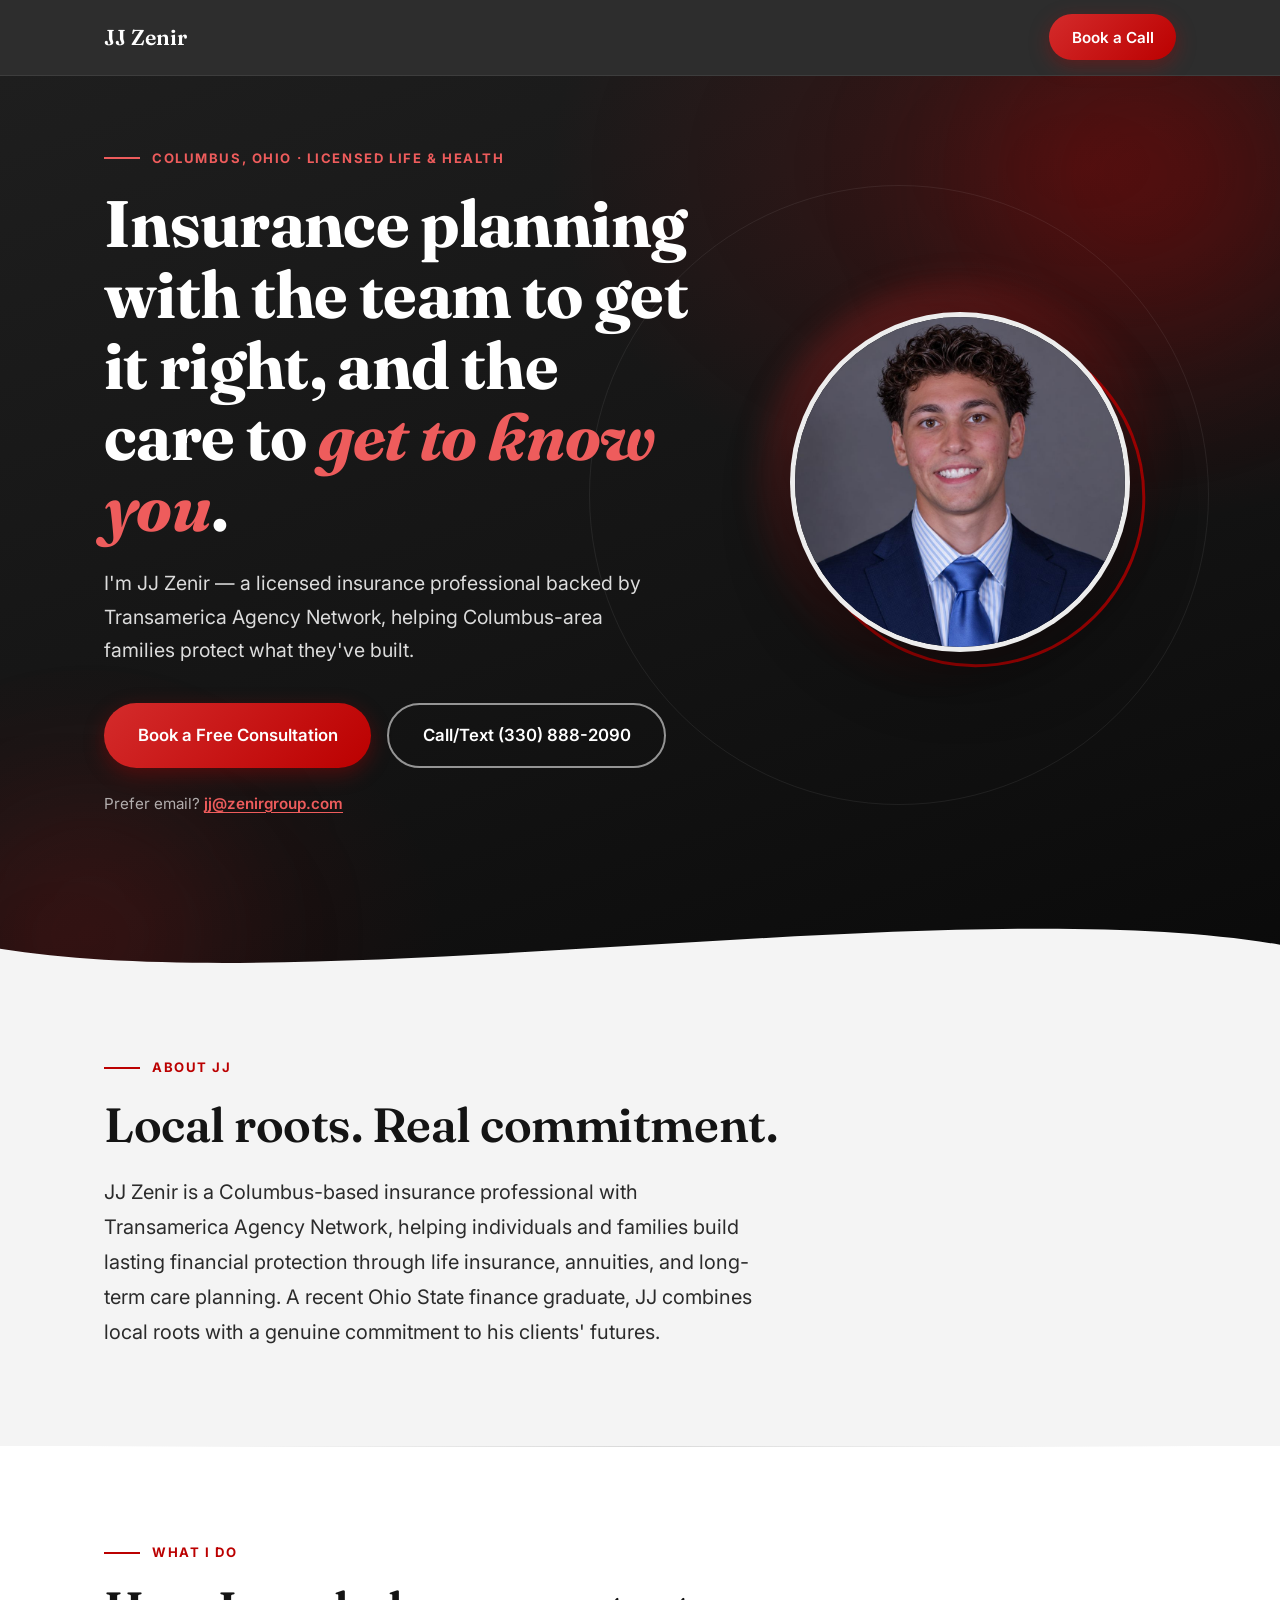
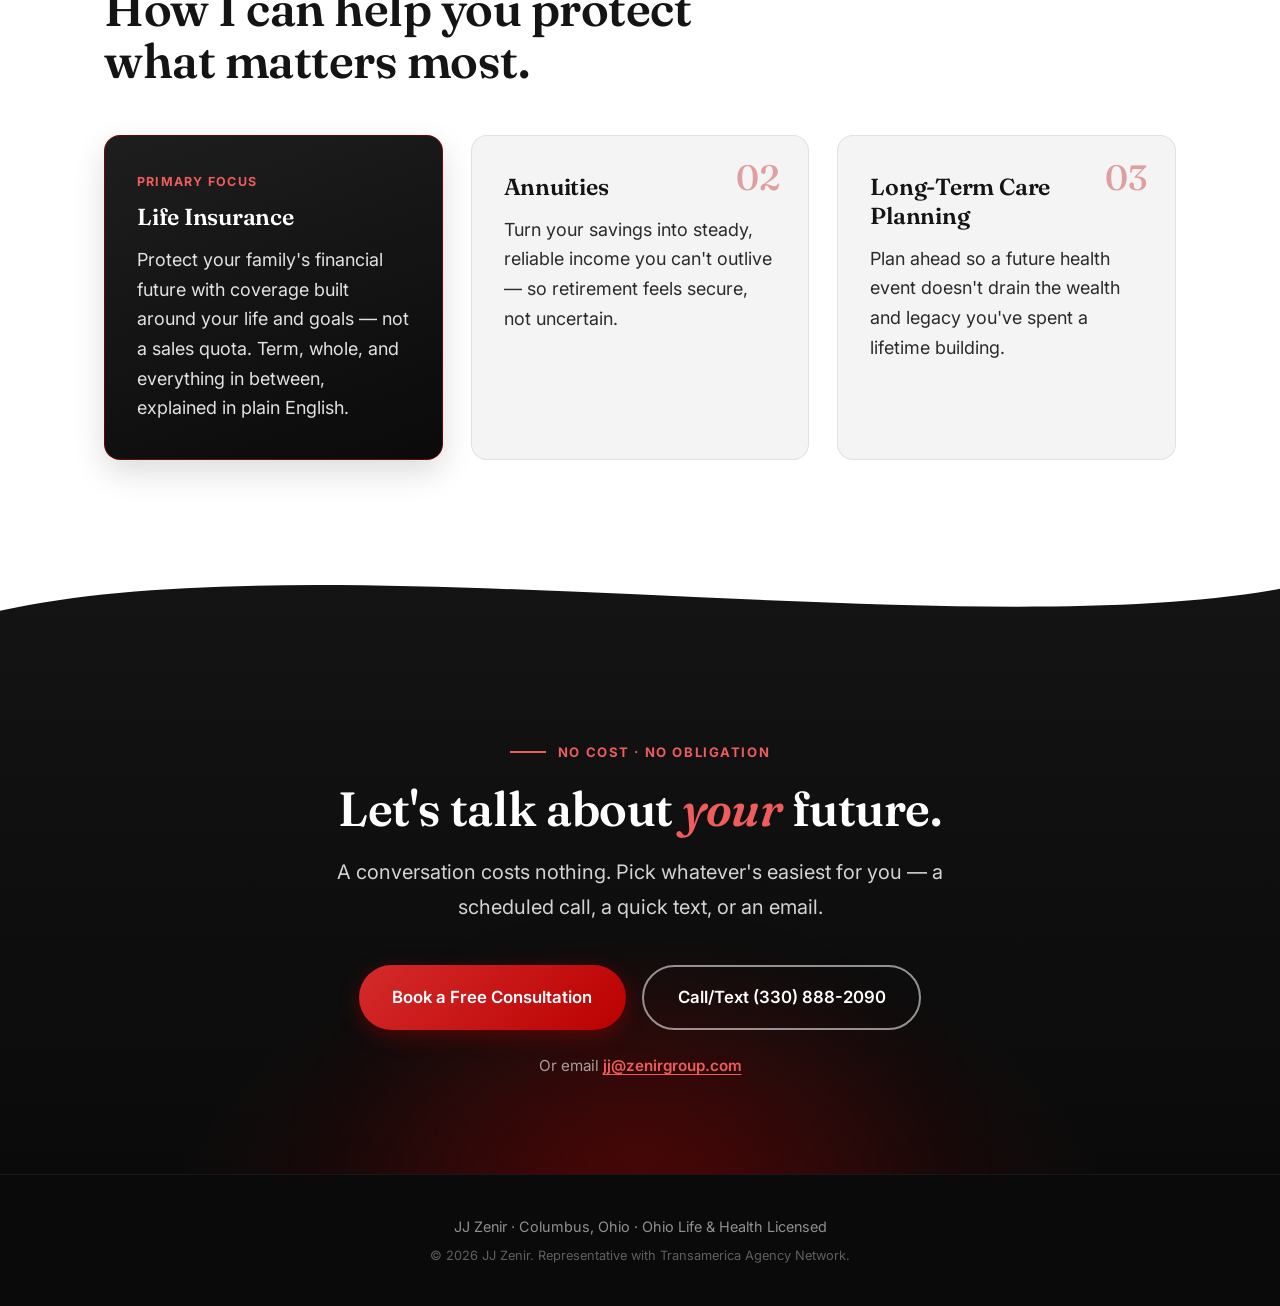
==== index.html @ 2461747c "Add personal landing page with OSU-themed design Single-page, mobile-first site: dark hero with scar" ====
<!DOCTYPE html>
<html lang="en">
<head>
  <meta charset="UTF-8">
  <meta name="viewport" content="width=device-width, initial-scale=1.0">
  <title>JJ Zenir | Life Insurance, Annuities &amp; LTC Planning — Columbus, Ohio</title>
  <meta name="description" content="JJ Zenir is a Columbus, Ohio-based life insurance professional with Transamerica Agency Network, helping families protect their future with life insurance, annuities, and long-term care planning.">

  <link rel="preconnect" href="https://fonts.googleapis.com">
  <link rel="preconnect" href="https://fonts.gstatic.com" crossorigin>
  <link href="https://fonts.googleapis.com/css2?family=Fraunces:ital,opsz,wght@0,9..144,500;0,9..144,600;0,9..144,700;1,9..144,500;1,9..144,600&family=Inter:wght@400;500;600;700&display=swap" rel="stylesheet">

  <link rel="stylesheet" href="styles.css">
</head>
<body>

  <header class="site-header">
    <div class="header-inner">
      <a href="#top" class="wordmark">JJ&nbsp;Zenir</a>
      <a href="https://calendly.com/jj-zenirgroup" class="btn btn-primary btn-header" target="_blank" rel="noopener">Book a Call</a>
    </div>
  </header>

  <main id="top">

    <section class="hero">
      <div class="hero-glow hero-glow-1" aria-hidden="true"></div>
      <div class="hero-glow hero-glow-2" aria-hidden="true"></div>
      <div class="hero-ring" aria-hidden="true"></div>

      <div class="hero-inner">
        <div class="hero-copy" data-stagger>
          <p class="eyebrow reveal"><span class="eyebrow-rule"></span>Columbus, Ohio &middot; Licensed Life &amp; Health</p>
          <h1 class="reveal">Insurance planning with the team to get it right, and the care to <em>get to know you</em>.</h1>
          <p class="hero-sub reveal">I'm JJ Zenir — a licensed insurance professional backed by Transamerica Agency Network, helping Columbus-area families protect what they've built.</p>
          <div class="hero-actions reveal">
            <a href="https://calendly.com/jj-zenirgroup" class="btn btn-primary btn-large" target="_blank" rel="noopener">Book a Free Consultation</a>
            <a href="tel:3308882090" class="btn btn-ghost btn-large">Call/Text (330) 888-2090</a>
          </div>
          <p class="hero-email reveal">Prefer email? <a href="mailto:jj@zenirgroup.com">jj@zenirgroup.com</a></p>
        </div>

        <div class="hero-portrait reveal reveal-right">
          <div class="portrait-stage">
            <span class="portrait-blob" aria-hidden="true"></span>
            <span class="portrait-ring" aria-hidden="true"></span>
            <div class="portrait-frame">
              <img src="assets/images/jj-headshot.jpg" alt="JJ Zenir, insurance professional" width="900" height="884">
            </div>
          </div>
        </div>
      </div>

      <svg class="curve curve-bottom" viewBox="0 0 1440 90" preserveAspectRatio="none" aria-hidden="true">
        <path fill="#F4F4F4" d="M0,52 C360,104 1080,-8 1440,48 L1440,90 L0,90 Z"/>
      </svg>
    </section>

    <section class="about" id="about">
      <div class="section-inner about-inner" data-stagger>
        <p class="eyebrow eyebrow-dark reveal"><span class="eyebrow-rule"></span>About JJ</p>
        <h2 class="reveal">Local roots. Real commitment.</h2>
        <p class="lede reveal">JJ Zenir is a Columbus-based insurance professional with Transamerica Agency Network, helping individuals and families build lasting financial protection through life insurance, annuities, and long-term care planning. A recent Ohio State finance graduate, JJ combines local roots with a genuine commitment to his clients' futures.</p>
      </div>
    </section>

    <section class="services" id="services">
      <div class="section-inner">
        <div class="services-heading" data-stagger>
          <p class="eyebrow eyebrow-dark reveal"><span class="eyebrow-rule"></span>What I Do</p>
          <h2 class="reveal">How I can help you protect<br>what matters most.</h2>
        </div>
        <div class="services-grid" data-stagger>
          <article class="service-card service-featured reveal reveal-pop">
            <p class="service-tag">Primary Focus</p>
            <h3>Life Insurance</h3>
            <p>Protect your family's financial future with coverage built around your life and goals — not a sales quota. Term, whole, and everything in between, explained in plain English.</p>
          </article>
          <article class="service-card reveal reveal-pop">
            <span class="service-num" aria-hidden="true">02</span>
            <h3>Annuities</h3>
            <p>Turn your savings into steady, reliable income you can't outlive — so retirement feels secure, not uncertain.</p>
          </article>
          <article class="service-card reveal reveal-pop">
            <span class="service-num" aria-hidden="true">03</span>
            <h3>Long-Term Care Planning</h3>
            <p>Plan ahead so a future health event doesn't drain the wealth and legacy you've spent a lifetime building.</p>
          </article>
        </div>
      </div>
    </section>

    <section class="cta-closing" id="contact">
      <svg class="curve curve-top" viewBox="0 0 1440 90" preserveAspectRatio="none" aria-hidden="true">
        <path fill="#FFFFFF" d="M0,0 L1440,0 L1440,34 C1080,92 360,-16 0,56 Z"/>
      </svg>
      <div class="cta-glow" aria-hidden="true"></div>
      <div class="section-inner cta-inner" data-stagger>
        <p class="eyebrow reveal"><span class="eyebrow-rule"></span>No Cost &middot; No Obligation</p>
        <h2 class="reveal">Let's talk about <em>your</em> future.</h2>
        <p class="lede reveal">A conversation costs nothing. Pick whatever's easiest for you — a scheduled call, a quick text, or an email.</p>
        <div class="hero-actions cta-actions reveal">
          <a href="https://calendly.com/jj-zenirgroup" class="btn btn-primary btn-large" target="_blank" rel="noopener">Book a Free Consultation</a>
          <a href="tel:3308882090" class="btn btn-ghost btn-large">Call/Text (330) 888-2090</a>
        </div>
        <p class="hero-email reveal">Or email <a href="mailto:jj@zenirgroup.com">jj@zenirgroup.com</a></p>
      </div>
    </section>

  </main>

  <footer class="site-footer">
    <p>JJ Zenir &middot; Columbus, Ohio &middot; Ohio Life &amp; Health Licensed</p>
    <p class="footer-fine">&copy; 2026 JJ Zenir. Representative with Transamerica Agency Network.</p>
  </footer>

  <script src="script.js"></script>
</body>
</html>
---- styles.css ----
/* ---------- Design tokens (Ohio State: scarlet, grey, white, black) ---------- */
:root {
  --black: #141414;
  --black-soft: #1E1E1E;
  --black-deep: #0A0A0A;
  --scarlet: #BB0000;
  --scarlet-dark: #8F0000;
  --scarlet-mid: #D42B2B;
  --scarlet-bright: #EE5C5C; /* small text on dark backgrounds — true scarlet fails contrast there */
  --grey-bg: #F4F4F4;
  --grey-mid: #E6E6E6;
  --charcoal: #2B2B2B;
  --white: #FFFFFF;

  --font-head: "Fraunces", Georgia, serif;
  --font-body: "Inter", -apple-system, BlinkMacSystemFont, "Segoe UI", sans-serif;

  --max-width: 1120px;
  --radius: 16px;
  --shadow: 0 12px 32px rgba(0, 0, 0, 0.14);
  --shadow-lg: 0 24px 64px rgba(0, 0, 0, 0.4);
}

/* ---------- Reset ---------- */
* {
  box-sizing: border-box;
  margin: 0;
  padding: 0;
}

html {
  scroll-behavior: smooth;
}

body {
  font-family: var(--font-body);
  background: var(--grey-bg);
  color: var(--charcoal);
  font-size: 18px;
  line-height: 1.65;
  -webkit-font-smoothing: antialiased;
}

img {
  max-width: 100%;
  display: block;
}

a {
  color: inherit;
}

/* ---------- Typography ---------- */
h1, h2, h3 {
  font-family: var(--font-head);
  color: var(--black);
  line-height: 1.08;
  font-weight: 600;
  letter-spacing: -0.01em;
}

h1 {
  font-size: clamp(2.5rem, 5.5vw, 4.1rem);
  font-weight: 700;
}

h2 {
  font-size: clamp(2rem, 4vw, 3rem);
}

h3 {
  font-size: 1.45rem;
  line-height: 1.25;
}

h1 em, h2 em {
  font-style: italic;
  color: var(--scarlet-bright);
}

.lede {
  font-size: clamp(1.1rem, 1.6vw, 1.25rem);
  max-width: 660px;
  line-height: 1.75;
}

.eyebrow {
  display: flex;
  align-items: center;
  gap: 0.75rem;
  color: var(--scarlet-bright);
  font-weight: 700;
  letter-spacing: 0.12em;
  text-transform: uppercase;
  font-size: 0.82rem;
  margin-bottom: 1.25rem;
}

.eyebrow-rule {
  display: inline-block;
  width: 2.25rem;
  height: 2px;
  background: var(--scarlet-bright);
  flex-shrink: 0;
}

.eyebrow-dark {
  color: var(--scarlet);
}

.eyebrow-dark .eyebrow-rule {
  background: var(--scarlet);
}

/* ---------- Layout helpers ---------- */
.section-inner {
  max-width: var(--max-width);
  margin: 0 auto;
  padding: 6rem 1.5rem;
}

/* ---------- Curved section transitions ---------- */
.curve {
  display: block;
  width: 100%;
  height: clamp(40px, 7vw, 90px);
}

.curve-bottom {
  position: absolute;
  bottom: -1px;
  left: 0;
}

.curve-top {
  position: absolute;
  top: -1px;
  left: 0;
}

/* ---------- Buttons ---------- */
.btn {
  display: inline-flex;
  align-items: center;
  justify-content: center;
  text-decoration: none;
  font-weight: 600;
  border-radius: 999px;
  padding: 0.9rem 1.75rem;
  min-height: 52px;
  transition: transform 0.15s ease, box-shadow 0.15s ease, background 0.15s ease, color 0.15s ease;
  white-space: nowrap;
}

.btn:focus-visible {
  outline: 3px solid var(--scarlet-bright);
  outline-offset: 3px;
}

.btn-primary {
  background: linear-gradient(135deg, var(--scarlet-mid), var(--scarlet));
  color: var(--white);
  box-shadow: 0 6px 20px rgba(187, 0, 0, 0.35);
}

.btn-primary:hover {
  transform: translateY(-2px);
  box-shadow: 0 10px 28px rgba(187, 0, 0, 0.5);
}

.btn-ghost {
  background: transparent;
  color: var(--white);
  border: 2px solid rgba(255, 255, 255, 0.55);
}

.btn-ghost:hover {
  background: rgba(255, 255, 255, 0.12);
  border-color: var(--white);
  transform: translateY(-2px);
}

.btn-large {
  font-size: 1.05rem;
  padding: 1.05rem 2.1rem;
}

.btn-header {
  padding: 0.65rem 1.4rem;
  min-height: 44px;
  font-size: 0.95rem;
}

/* ---------- Header ---------- */
.site-header {
  position: sticky;
  top: 0;
  z-index: 100;
  background: rgba(10, 10, 10, 0.85);
  backdrop-filter: blur(10px);
  border-bottom: 1px solid rgba(255, 255, 255, 0.08);
}

.header-inner {
  max-width: var(--max-width);
  margin: 0 auto;
  padding: 0.9rem 1.5rem;
  display: flex;
  align-items: center;
  justify-content: space-between;
}

.wordmark {
  font-family: var(--font-head);
  font-size: 1.35rem;
  font-weight: 600;
  color: var(--white);
  text-decoration: none;
}

/* ---------- Hero ---------- */
.hero {
  position: relative;
  overflow: hidden;
  background:
    radial-gradient(ellipse 900px 600px at 85% 10%, rgba(187, 0, 0, 0.22), transparent 60%),
    radial-gradient(ellipse 700px 500px at 5% 95%, rgba(187, 0, 0, 0.1), transparent 55%),
    linear-gradient(160deg, var(--black-soft) 0%, var(--black) 55%, var(--black-deep) 100%);
  color: var(--grey-bg);
  padding-bottom: clamp(40px, 7vw, 90px);
}

.hero-glow {
  position: absolute;
  border-radius: 50%;
  pointer-events: none;
  filter: blur(60px);
}

.hero-glow-1 {
  top: -140px;
  right: -100px;
  width: 480px;
  height: 480px;
  background: radial-gradient(circle, rgba(187, 0, 0, 0.28), transparent 70%);
}

.hero-glow-2 {
  bottom: -160px;
  left: -120px;
  width: 420px;
  height: 420px;
  background: radial-gradient(circle, rgba(212, 43, 43, 0.14), transparent 70%);
}

.hero-ring {
  position: absolute;
  top: 12%;
  left: 46%;
  width: 620px;
  height: 620px;
  border: 1px solid rgba(255, 255, 255, 0.07);
  border-radius: 50%;
  pointer-events: none;
}

.hero-inner {
  position: relative;
  max-width: var(--max-width);
  margin: 0 auto;
  padding: 4.5rem 1.5rem 5rem;
  display: grid;
  grid-template-columns: 1.15fr 0.85fr;
  gap: 3.5rem;
  align-items: center;
}

.hero h1 {
  color: var(--white);
}

.hero-sub {
  margin-top: 1.5rem;
  font-size: clamp(1.1rem, 1.6vw, 1.22rem);
  max-width: 560px;
  color: rgba(255, 255, 255, 0.85);
  line-height: 1.7;
}

.hero-actions {
  display: flex;
  flex-wrap: wrap;
  gap: 1rem;
  margin-top: 2.25rem;
}

.hero-email {
  margin-top: 1.4rem;
  font-size: 0.95rem;
  color: rgba(255, 255, 255, 0.65);
}

.hero-email a {
  color: var(--scarlet-bright);
  font-weight: 600;
  text-decoration: underline;
  text-underline-offset: 3px;
}

/* ---------- Portrait treatment ---------- */
.hero-portrait {
  display: flex;
  justify-content: center;
}

.portrait-stage {
  position: relative;
  width: min(340px, 78vw);
  aspect-ratio: 1 / 1;
}

.portrait-blob {
  position: absolute;
  inset: -9%;
  background: radial-gradient(circle at 35% 30%, rgba(212, 43, 43, 0.35), rgba(187, 0, 0, 0.08) 65%, transparent 75%);
  border-radius: 50%;
  filter: blur(14px);
}

.portrait-ring {
  position: absolute;
  inset: 0;
  transform: translate(4.5%, 4.5%);
  border: 3px solid var(--scarlet);
  border-radius: 50%;
  opacity: 0.9;
}

.portrait-frame {
  position: absolute;
  inset: 0;
  border-radius: 50%;
  overflow: hidden;
  box-shadow: var(--shadow-lg);
  border: 5px solid rgba(255, 255, 255, 0.92);
  background: var(--black);
}

.portrait-frame img {
  width: 100%;
  height: 100%;
  object-fit: cover;
  object-position: center 20%;
}

/* ---------- About ---------- */
.about {
  background: var(--grey-bg);
  position: relative;
}

.about-inner {
  padding-top: 4.5rem;
}

.about h2 {
  margin-bottom: 1.5rem;
}

/* ---------- Services ---------- */
.services {
  background: var(--white);
  position: relative;
}

.services::before {
  content: "";
  position: absolute;
  top: 0;
  left: 50%;
  transform: translateX(-50%);
  width: min(1120px, calc(100% - 3rem));
  height: 1px;
  background: linear-gradient(90deg, transparent, rgba(0, 0, 0, 0.15), transparent);
}

.services-heading h2 {
  margin-bottom: 0;
}

.services-grid {
  margin-top: 3rem;
  display: grid;
  grid-template-columns: repeat(3, 1fr);
  gap: 1.75rem;
}

.service-card {
  position: relative;
  background: var(--grey-bg);
  border-radius: var(--radius);
  padding: 2.25rem 2rem;
  border: 1px solid rgba(0, 0, 0, 0.08);
  transition: transform 0.25s ease, box-shadow 0.25s ease;
}

.service-card:hover {
  transform: translateY(-6px);
  box-shadow: var(--shadow);
}

.service-featured {
  background: linear-gradient(160deg, var(--black-soft) 0%, var(--black-deep) 100%);
  color: rgba(255, 255, 255, 0.88);
  box-shadow: var(--shadow);
  border: 1px solid rgba(187, 0, 0, 0.5);
}

.service-featured h3 {
  color: var(--white);
}

.service-tag {
  color: var(--scarlet-bright);
  font-weight: 700;
  text-transform: uppercase;
  letter-spacing: 0.1em;
  font-size: 0.78rem;
  margin-bottom: 0.6rem;
}

.service-num {
  position: absolute;
  top: 1.5rem;
  right: 1.75rem;
  font-family: var(--font-head);
  font-size: 2.2rem;
  font-weight: 500;
  color: rgba(187, 0, 0, 0.35);
  line-height: 1;
}

.service-card h3 {
  margin-bottom: 0.85rem;
}

/* ---------- Closing CTA ---------- */
.cta-closing {
  position: relative;
  overflow: hidden;
  background:
    radial-gradient(ellipse 800px 500px at 50% 110%, rgba(187, 0, 0, 0.24), transparent 60%),
    linear-gradient(180deg, var(--black) 0%, var(--black-deep) 100%);
  color: var(--grey-bg);
  text-align: center;
  padding-top: clamp(40px, 7vw, 90px);
}

.cta-glow {
  position: absolute;
  bottom: -180px;
  left: 50%;
  transform: translateX(-50%);
  width: 640px;
  height: 400px;
  background: radial-gradient(ellipse, rgba(187, 0, 0, 0.22), transparent 70%);
  filter: blur(40px);
  pointer-events: none;
}

.cta-inner {
  position: relative;
}

.cta-inner .eyebrow {
  justify-content: center;
}

.cta-closing h2 {
  color: var(--white);
}

.cta-closing .lede {
  margin: 1.25rem auto 0;
  color: rgba(255, 255, 255, 0.82);
}

.cta-actions {
  justify-content: center;
  margin-top: 2.5rem;
}

.cta-closing .hero-email {
  color: rgba(255, 255, 255, 0.6);
}

/* ---------- Footer ---------- */
.site-footer {
  background: var(--black-deep);
  text-align: center;
  padding: 2.5rem 1.5rem;
  color: rgba(255, 255, 255, 0.55);
  font-size: 0.9rem;
  border-top: 1px solid rgba(255, 255, 255, 0.06);
}

.footer-fine {
  margin-top: 0.4rem;
  font-size: 0.8rem;
  color: rgba(255, 255, 255, 0.35);
}

/* ---------- Scroll reveal ---------- */
.reveal {
  opacity: 0;
  transform: translateY(22px);
  transition: opacity 0.55s cubic-bezier(0.22, 0.61, 0.36, 1),
              transform 0.55s cubic-bezier(0.22, 0.61, 0.36, 1);
}

.reveal-right {
  transform: translateX(32px);
}

.reveal-left {
  transform: translateX(-32px);
}

.reveal-pop {
  transform: translateY(24px) scale(0.96);
}

.reveal.is-visible {
  opacity: 1;
  transform: none;
}

@media (prefers-reduced-motion: reduce) {
  html {
    scroll-behavior: auto;
  }
  .reveal {
    opacity: 1;
    transform: none;
    transition: none;
  }
  .btn:hover,
  .service-card:hover {
    transform: none;
  }
}

/* ---------- Responsive ---------- */
@media (max-width: 860px) {
  .hero-inner {
    grid-template-columns: 1fr;
    text-align: center;
    padding-top: 2.5rem;
    gap: 2.5rem;
  }

  .hero-portrait {
    order: -1;
  }

  .portrait-stage {
    width: min(240px, 62vw);
  }

  .hero .eyebrow,
  .about .eyebrow,
  .services .eyebrow {
    justify-content: center;
  }

  .hero-actions,
  .cta-actions {
    justify-content: center;
  }

  .hero-sub,
  .lede {
    margin-left: auto;
    margin-right: auto;
  }

  .about-inner,
  .services-heading {
    text-align: center;
  }

  .hero-ring {
    display: none;
  }

  .services-grid {
    grid-template-columns: 1fr;
  }

  .section-inner {
    padding: 4.5rem 1.5rem;
  }
}

@media (max-width: 480px) {
  body {
    font-size: 17px;
  }

  .hero-actions .btn,
  .cta-actions .btn {
    width: 100%;
  }
}
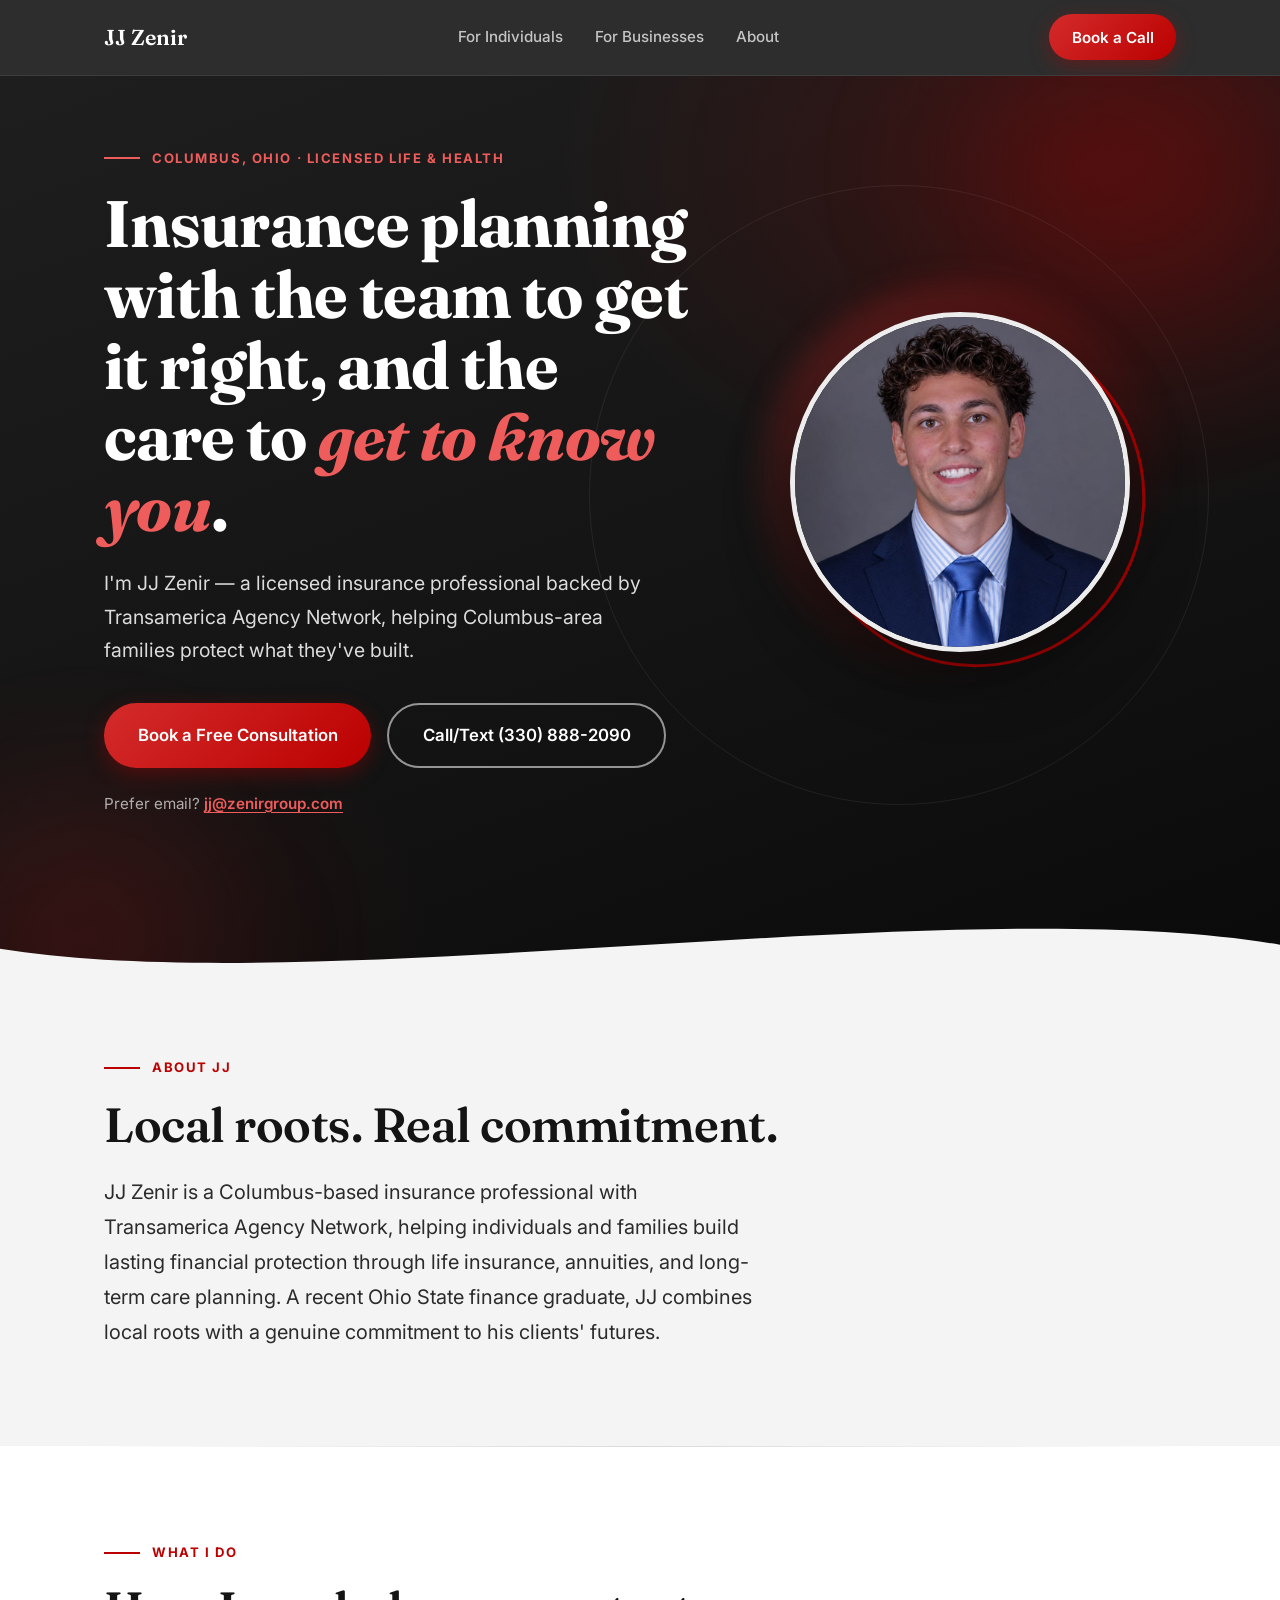
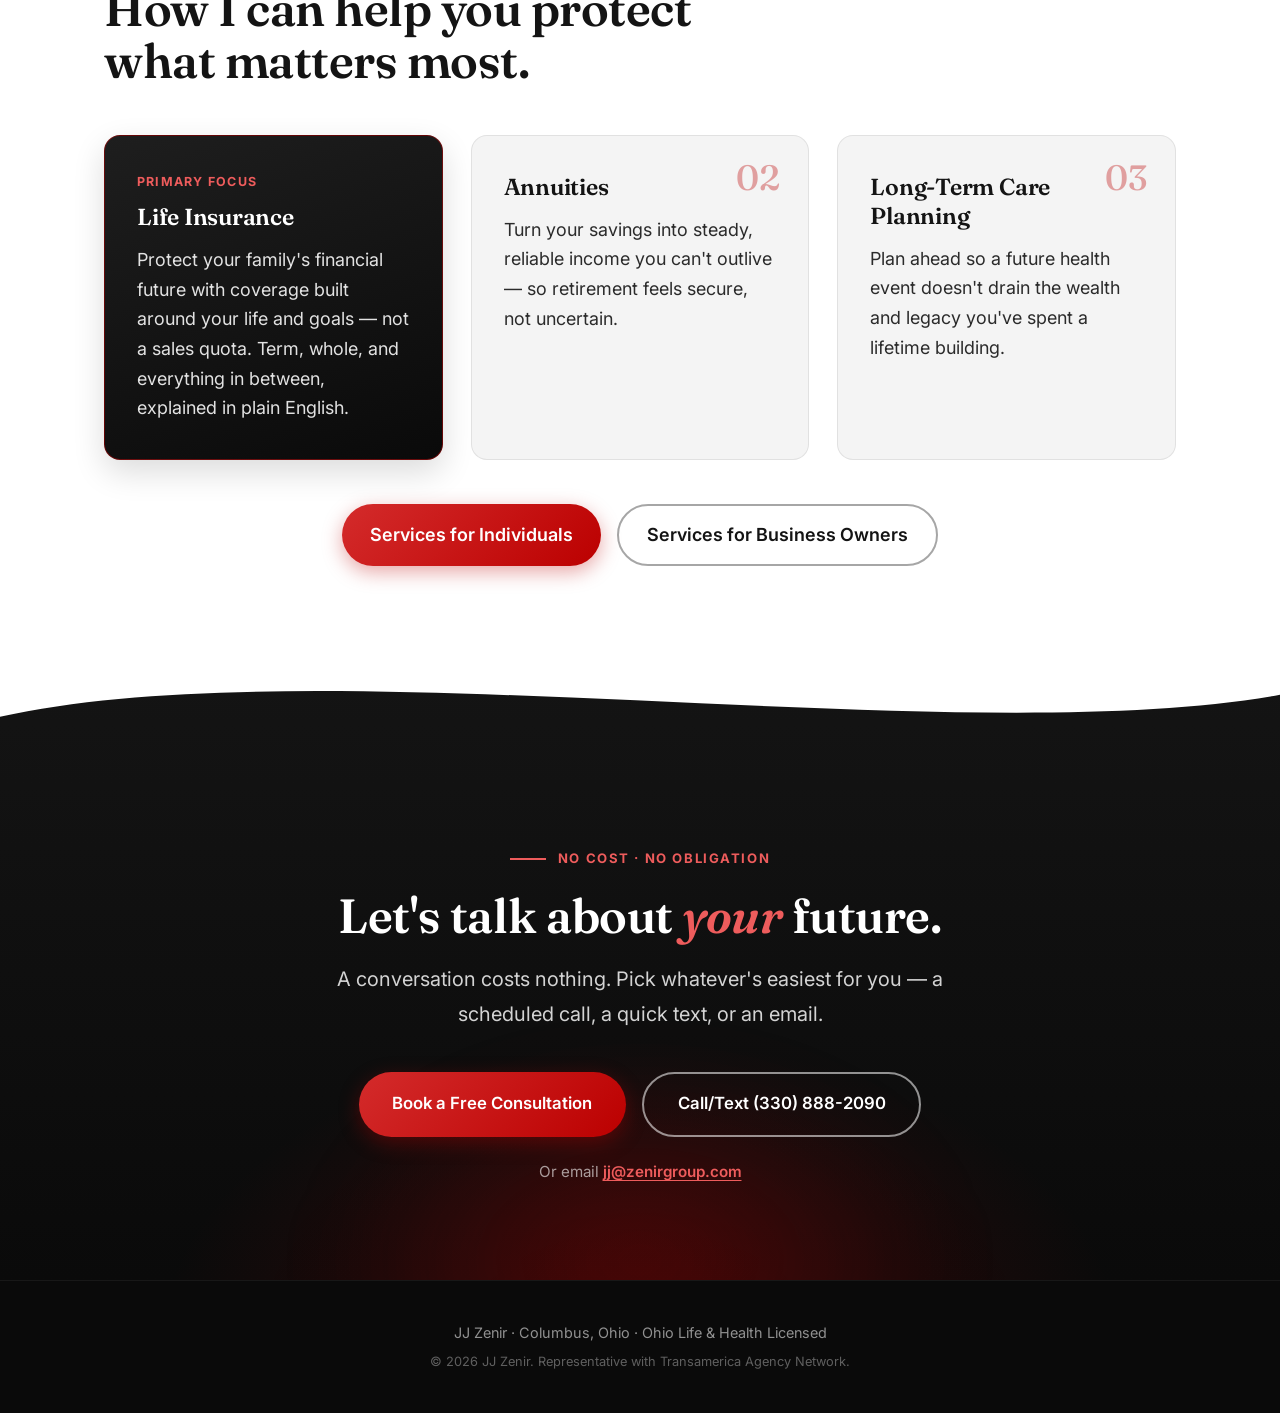
==== commit d483c4f9: "Add services, business, and about pages with site nav Co-Authored-By: Claude Fable 5 <noreply@anthro" ====
--- a/index.html
+++ b/index.html
@@ -16,8 +16,18 @@
 
   <header class="site-header">
     <div class="header-inner">
-      <a href="#top" class="wordmark">JJ&nbsp;Zenir</a>
+      <a href="index.html" class="wordmark">JJ&nbsp;Zenir</a>
+      <nav class="site-nav" id="site-nav" aria-label="Main">
+        <a href="services.html">For Individuals</a>
+        <a href="business.html">For Businesses</a>
+        <a href="about.html">About</a>
+      </nav>
       <a href="https://calendly.com/jj-zenirgroup" class="btn btn-primary btn-header" target="_blank" rel="noopener">Book a Call</a>
+      <button class="nav-toggle" type="button" aria-expanded="false" aria-controls="site-nav" aria-label="Menu">
+        <span class="nav-toggle-bar"></span>
+        <span class="nav-toggle-bar"></span>
+        <span class="nav-toggle-bar"></span>
+      </button>
     </div>
   </header>
 
@@ -87,6 +97,10 @@
             <p>Plan ahead so a future health event doesn't drain the wealth and legacy you've spent a lifetime building.</p>
           </article>
         </div>
+        <div class="hero-actions services-links reveal">
+          <a href="services.html" class="btn btn-primary">Services for Individuals</a>
+          <a href="business.html" class="btn btn-ghost btn-ghost-dark">Services for Business Owners</a>
+        </div>
       </div>
     </section>
 
--- a/styles.css
+++ b/styles.css
@@ -180,6 +180,16 @@
   transform: translateY(-2px);
 }
 
+.btn-ghost-dark {
+  color: var(--black);
+  border-color: rgba(0, 0, 0, 0.35);
+}
+
+.btn-ghost-dark:hover {
+  background: rgba(0, 0, 0, 0.06);
+  border-color: var(--black);
+}
+
 .btn-large {
   font-size: 1.05rem;
   padding: 1.05rem 2.1rem;
@@ -218,6 +228,78 @@
   text-decoration: none;
 }
 
+/* ---------- Nav ---------- */
+.site-nav {
+  display: flex;
+  align-items: center;
+  gap: 2rem;
+  margin: 0 auto;
+}
+
+.site-nav a {
+  color: rgba(255, 255, 255, 0.72);
+  text-decoration: none;
+  font-weight: 500;
+  font-size: 0.95rem;
+  padding: 0.35rem 0;
+  border-bottom: 2px solid transparent;
+  transition: color 0.15s ease, border-color 0.15s ease;
+}
+
+.site-nav a:hover {
+  color: var(--white);
+}
+
+.site-nav a[aria-current="page"] {
+  color: var(--white);
+  border-bottom-color: var(--scarlet-bright);
+}
+
+.site-nav a:focus-visible {
+  outline: 3px solid var(--scarlet-bright);
+  outline-offset: 3px;
+}
+
+.nav-toggle {
+  display: none;
+  flex-direction: column;
+  justify-content: center;
+  gap: 5px;
+  width: 44px;
+  height: 44px;
+  padding: 10px;
+  background: transparent;
+  border: 0;
+  border-radius: 8px;
+  cursor: pointer;
+}
+
+.nav-toggle:focus-visible {
+  outline: 3px solid var(--scarlet-bright);
+  outline-offset: 3px;
+}
+
+.nav-toggle-bar {
+  display: block;
+  width: 100%;
+  height: 2px;
+  background: var(--white);
+  border-radius: 2px;
+  transition: transform 0.2s ease, opacity 0.2s ease;
+}
+
+.nav-open .nav-toggle-bar:nth-child(1) {
+  transform: translateY(7px) rotate(45deg);
+}
+
+.nav-open .nav-toggle-bar:nth-child(2) {
+  opacity: 0;
+}
+
+.nav-open .nav-toggle-bar:nth-child(3) {
+  transform: translateY(-7px) rotate(-45deg);
+}
+
 /* ---------- Hero ---------- */
 .hero {
   position: relative;
@@ -442,6 +524,166 @@
 
 .service-card h3 {
   margin-bottom: 0.85rem;
+}
+
+.services-links {
+  justify-content: center;
+  margin-top: 2.75rem;
+}
+
+/* ---------- Page hero (compact hero for subpages) ---------- */
+.page-hero .hero-inner {
+  grid-template-columns: 1fr;
+  padding: 3.5rem 1.5rem 4rem;
+}
+
+.page-hero h1 {
+  font-size: clamp(2.2rem, 4.5vw, 3.4rem);
+  max-width: 780px;
+}
+
+/* ---------- Product sections (services pages) ---------- */
+.product {
+  position: relative;
+  background: var(--white);
+}
+
+.product-alt {
+  background: var(--grey-bg);
+}
+
+.product-alt .service-card {
+  background: var(--white);
+}
+
+.product-inner {
+  display: grid;
+  grid-template-columns: 1.15fr 0.85fr;
+  gap: 3.5rem;
+  align-items: start;
+}
+
+.product-copy h2 {
+  margin-bottom: 1.25rem;
+}
+
+.product-copy .lede {
+  max-width: 560px;
+}
+
+.fit-label {
+  font-family: var(--font-head);
+  font-size: 1.15rem;
+  font-weight: 600;
+  color: var(--black);
+  margin: 1.75rem 0 0.6rem;
+}
+
+.fit-list {
+  list-style: none;
+  display: flex;
+  flex-direction: column;
+  gap: 0.45rem;
+}
+
+.fit-list li {
+  position: relative;
+  padding-left: 1.4rem;
+}
+
+.fit-list li::before {
+  content: "";
+  position: absolute;
+  left: 0;
+  top: 0.68em;
+  width: 0.55rem;
+  height: 2px;
+  background: var(--scarlet);
+}
+
+.product-note {
+  margin-top: 1.5rem;
+  padding: 0.9rem 1.25rem;
+  background: rgba(187, 0, 0, 0.06);
+  border-left: 3px solid var(--scarlet);
+  border-radius: 0 10px 10px 0;
+  font-size: 0.97rem;
+  max-width: 560px;
+}
+
+.product-help {
+  position: sticky;
+  top: 92px;
+}
+
+.product-help h3 {
+  margin-bottom: 1rem;
+}
+
+.help-list {
+  list-style: none;
+  display: flex;
+  flex-direction: column;
+  gap: 0.85rem;
+  margin-bottom: 1.5rem;
+}
+
+.help-list li {
+  position: relative;
+  padding-left: 1.85rem;
+  font-size: 0.99rem;
+  line-height: 1.55;
+}
+
+.help-list li::before {
+  content: "✓";
+  position: absolute;
+  left: 0;
+  top: 0;
+  color: var(--scarlet);
+  font-weight: 700;
+}
+
+.service-featured .help-list li::before {
+  color: var(--scarlet-bright);
+}
+
+.product-cta-link {
+  display: inline-block;
+  color: var(--scarlet);
+  font-weight: 600;
+  text-decoration: underline;
+  text-underline-offset: 3px;
+}
+
+.service-featured .product-cta-link {
+  color: var(--scarlet-bright);
+}
+
+.product-cta-link:focus-visible {
+  outline: 3px solid var(--scarlet-bright);
+  outline-offset: 3px;
+}
+
+/* ---------- About page ---------- */
+.about-page {
+  background: var(--grey-bg);
+}
+
+.about-grid {
+  display: grid;
+  grid-template-columns: 1.15fr 0.85fr;
+  gap: 3.5rem;
+  align-items: center;
+}
+
+.about-grid p + p {
+  margin-top: 1.25rem;
+}
+
+.about-portrait {
+  display: flex;
+  justify-content: center;
 }
 
 /* ---------- Closing CTA ---------- */
@@ -552,6 +794,75 @@
 
 /* ---------- Responsive ---------- */
 @media (max-width: 860px) {
+  .nav-toggle {
+    display: flex;
+  }
+
+  .site-nav {
+    display: none;
+    position: absolute;
+    top: 100%;
+    left: 0;
+    right: 0;
+    flex-direction: column;
+    align-items: stretch;
+    gap: 0;
+    margin: 0;
+    padding: 0.5rem 1.5rem 1rem;
+    background: var(--black-deep);
+    border-bottom: 1px solid rgba(255, 255, 255, 0.08);
+    box-shadow: 0 18px 32px rgba(0, 0, 0, 0.45);
+  }
+
+  .nav-open .site-nav {
+    display: flex;
+  }
+
+  .site-nav a {
+    padding: 0.85rem 0;
+    font-size: 1.05rem;
+    border-bottom: 1px solid rgba(255, 255, 255, 0.08);
+  }
+
+  .site-nav a[aria-current="page"] {
+    border-bottom-color: var(--scarlet-bright);
+  }
+
+  .header-inner {
+    gap: 0.75rem;
+  }
+
+  .page-hero .hero-inner {
+    padding-top: 3rem;
+  }
+
+  .page-hero h1 {
+    margin-left: auto;
+    margin-right: auto;
+  }
+
+  .product-inner {
+    grid-template-columns: 1fr;
+    gap: 2.25rem;
+  }
+
+  .product-help {
+    position: static;
+  }
+
+  .about-grid {
+    grid-template-columns: 1fr;
+    gap: 2.5rem;
+  }
+
+  .about-portrait {
+    order: -1;
+  }
+
+  .about-portrait .portrait-stage {
+    width: min(240px, 62vw);
+  }
+
   .hero-inner {
     grid-template-columns: 1fr;
     text-align: center;
